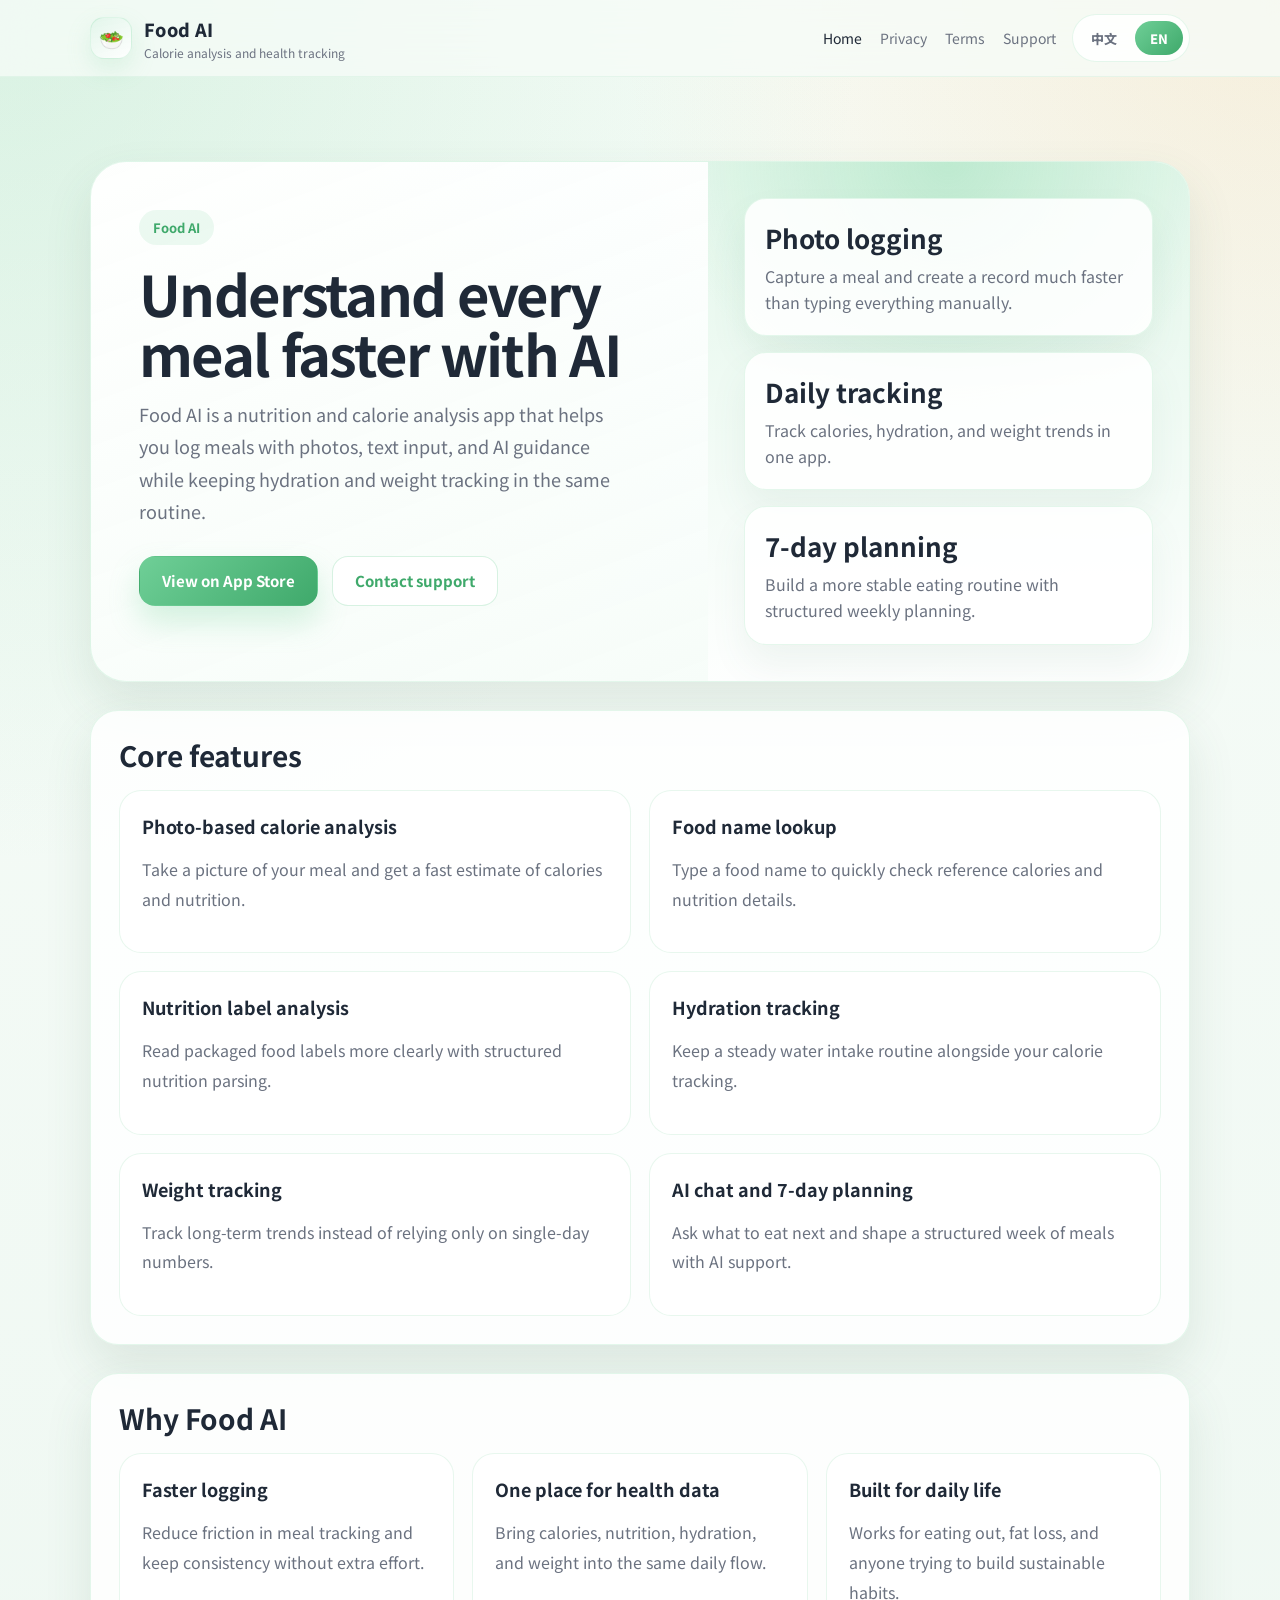
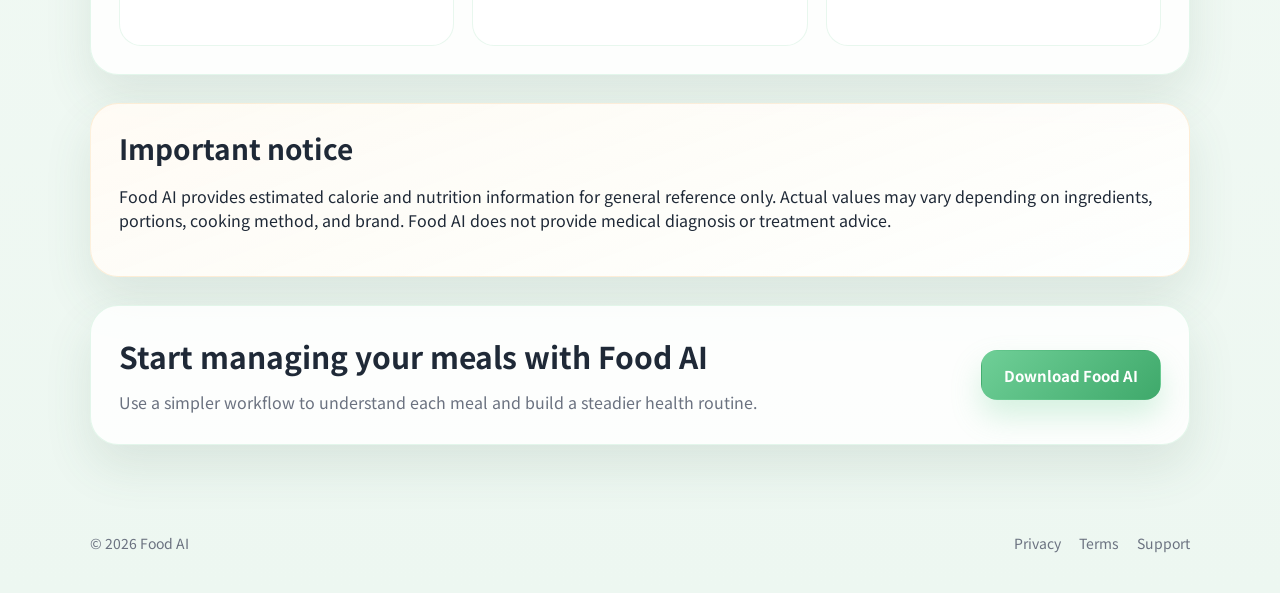
==== en/index.html @ dde874b1 "Add bilingual website skeleton for Chinese and English" ====
<!DOCTYPE html>
<html lang="en">
  <head>
    <meta charset="UTF-8" />
    <meta name="viewport" content="width=device-width, initial-scale=1.0" />
    <title>Food AI | Understand Every Meal Faster with AI</title>
    <meta
      name="description"
      content="Food AI helps you log meals, estimate calories, track hydration and weight, and build healthier routines with AI."
    />
    <link rel="preconnect" href="https://fonts.googleapis.com" />
    <link rel="preconnect" href="https://fonts.gstatic.com" crossorigin />
    <link
      href="https://fonts.googleapis.com/css2?family=Inter:wght@400;500;700;800&family=Noto+Sans+TC:wght@400;500;700;800&display=swap"
      rel="stylesheet"
    />
    <link rel="stylesheet" href="../styles.css" />
  </head>
  <body>
    <div class="site-shell">
      <header class="topbar">
        <div class="topbar-inner">
          <a class="brand" href="./index.html">
            <span class="brand-mark">🥗</span>
            <span class="brand-copy">
              <span class="brand-title">Food AI</span>
              <span class="brand-subtitle">Calorie analysis and health tracking</span>
            </span>
          </a>
          <div class="topbar-right">
            <nav class="nav">
              <a class="active" href="./index.html">Home</a>
              <a href="./privacy.html">Privacy</a>
              <a href="./terms.html">Terms</a>
              <a href="./support.html">Support</a>
            </nav>
            <div class="lang-switch" aria-label="Language switcher">
              <a href="../index.html">中文</a>
              <a class="active" href="./index.html">EN</a>
            </div>
          </div>
        </div>
      </header>

      <main class="page-main">
        <section class="section hero">
          <div class="hero-card">
            <div class="hero-copy">
              <span class="eyebrow">Food AI</span>
              <h1>Understand every meal faster with AI</h1>
              <p class="lead">
                Food AI is a nutrition and calorie analysis app that helps you log meals with photos, text input, and AI guidance while keeping hydration and weight tracking in the same routine.
              </p>
              <div class="hero-actions">
                <a class="button button-primary" href="#">View on App Store</a>
                <a class="button button-secondary" href="./support.html">Contact support</a>
              </div>
            </div>
            <div class="hero-side">
              <div class="stat-stack">
                <div class="stat-card">
                  <strong>Photo logging</strong>
                  <span>Capture a meal and create a record much faster than typing everything manually.</span>
                </div>
                <div class="stat-card">
                  <strong>Daily tracking</strong>
                  <span>Track calories, hydration, and weight trends in one app.</span>
                </div>
                <div class="stat-card">
                  <strong>7-day planning</strong>
                  <span>Build a more stable eating routine with structured weekly planning.</span>
                </div>
              </div>
            </div>
          </div>
        </section>

        <section class="section">
          <div class="section-card">
            <h2 class="section-heading">Core features</h2>
            <div class="grid grid-features">
              <article class="feature-card">
                <h3>Photo-based calorie analysis</h3>
                <p>Take a picture of your meal and get a fast estimate of calories and nutrition.</p>
              </article>
              <article class="feature-card">
                <h3>Food name lookup</h3>
                <p>Type a food name to quickly check reference calories and nutrition details.</p>
              </article>
              <article class="feature-card">
                <h3>Nutrition label analysis</h3>
                <p>Read packaged food labels more clearly with structured nutrition parsing.</p>
              </article>
              <article class="feature-card">
                <h3>Hydration tracking</h3>
                <p>Keep a steady water intake routine alongside your calorie tracking.</p>
              </article>
              <article class="feature-card">
                <h3>Weight tracking</h3>
                <p>Track long-term trends instead of relying only on single-day numbers.</p>
              </article>
              <article class="feature-card">
                <h3>AI chat and 7-day planning</h3>
                <p>Ask what to eat next and shape a structured week of meals with AI support.</p>
              </article>
            </div>
          </div>
        </section>

        <section class="section">
          <div class="section-card">
            <h2 class="section-heading">Why Food AI</h2>
            <div class="grid grid-highlights">
              <article class="highlight-card">
                <h3>Faster logging</h3>
                <p>Reduce friction in meal tracking and keep consistency without extra effort.</p>
              </article>
              <article class="highlight-card">
                <h3>One place for health data</h3>
                <p>Bring calories, nutrition, hydration, and weight into the same daily flow.</p>
              </article>
              <article class="highlight-card">
                <h3>Built for daily life</h3>
                <p>Works for eating out, fat loss, and anyone trying to build sustainable habits.</p>
              </article>
            </div>
          </div>
        </section>

        <section class="section">
          <div class="section-card note-card">
            <h2 class="section-heading">Important notice</h2>
            <p>
              Food AI provides estimated calorie and nutrition information for general reference only. Actual values may vary depending on ingredients, portions, cooking method, and brand. Food AI does not provide medical diagnosis or treatment advice.
            </p>
          </div>
        </section>

        <section class="section">
          <div class="section-card cta-card">
            <div class="cta-copy">
              <h2>Start managing your meals with Food AI</h2>
              <p>Use a simpler workflow to understand each meal and build a steadier health routine.</p>
            </div>
            <a class="button button-primary" href="#">Download Food AI</a>
          </div>
        </section>
      </main>

      <footer class="footer">
        <div class="footer-inner">
          <div>© 2026 Food AI</div>
          <div class="footer-links">
            <a href="./privacy.html">Privacy</a>
            <a href="./terms.html">Terms</a>
            <a href="./support.html">Support</a>
          </div>
        </div>
      </footer>
    </div>
  </body>
</html>
---- styles.css ----
:root {
  --bg: #f5faf7;
  --surface: rgba(255, 255, 255, 0.86);
  --surface-strong: #ffffff;
  --text: #1f2937;
  --muted: #6b7280;
  --line: rgba(111, 207, 151, 0.24);
  --primary: #6fcf97;
  --primary-deep: #3fa96b;
  --primary-soft: #dff5e7;
  --accent: #f2b35d;
  --accent-soft: #fff5e6;
  --shadow: 0 22px 48px rgba(64, 108, 85, 0.12);
  --radius-lg: 28px;
  --radius-md: 18px;
  --radius-sm: 12px;
  --max-width: 1100px;
}

* {
  box-sizing: border-box;
}

html {
  scroll-behavior: smooth;
}

body {
  margin: 0;
  color: var(--text);
  font-family: "Noto Sans TC", "PingFang TC", "Microsoft JhengHei", sans-serif;
  background:
    radial-gradient(circle at top left, rgba(111, 207, 151, 0.22), transparent 34%),
    radial-gradient(circle at top right, rgba(242, 179, 93, 0.18), transparent 26%),
    linear-gradient(180deg, #f7fcf8 0%, #edf7f1 100%);
}

a {
  color: inherit;
  text-decoration: none;
}

img {
  max-width: 100%;
}

.site-shell {
  min-height: 100vh;
}

.topbar {
  position: sticky;
  top: 0;
  z-index: 20;
  backdrop-filter: blur(18px);
  background: rgba(247, 252, 248, 0.78);
  border-bottom: 1px solid rgba(111, 207, 151, 0.12);
}

.topbar-inner,
.section,
.footer-inner {
  width: min(calc(100% - 32px), var(--max-width));
  margin: 0 auto;
}

.topbar-inner {
  display: flex;
  align-items: center;
  justify-content: space-between;
  gap: 20px;
  min-height: 76px;
}

.brand {
  display: inline-flex;
  align-items: center;
  gap: 12px;
}

.brand-mark {
  width: 42px;
  height: 42px;
  border-radius: 14px;
  display: grid;
  place-items: center;
  background:
    linear-gradient(145deg, rgba(111, 207, 151, 0.2), rgba(255, 255, 255, 0.95)),
    var(--surface-strong);
  border: 1px solid rgba(111, 207, 151, 0.2);
  box-shadow: 0 10px 24px rgba(111, 207, 151, 0.18);
  font-size: 20px;
}

.brand-copy {
  display: flex;
  flex-direction: column;
  gap: 2px;
}

.brand-title {
  font-size: 18px;
  font-weight: 800;
  letter-spacing: 0.02em;
}

.brand-subtitle {
  font-size: 12px;
  color: var(--muted);
}

.nav {
  display: flex;
  align-items: center;
  gap: 18px;
  flex-wrap: wrap;
}

.topbar-right {
  display: flex;
  align-items: center;
  gap: 16px;
  flex-wrap: wrap;
  justify-content: flex-end;
}

.nav a {
  font-size: 14px;
  color: var(--muted);
}

.nav a.active,
.nav a:hover {
  color: var(--text);
}

.lang-switch {
  display: inline-flex;
  align-items: center;
  gap: 6px;
  padding: 6px;
  border-radius: 999px;
  background: rgba(255, 255, 255, 0.86);
  border: 1px solid rgba(111, 207, 151, 0.18);
}

.lang-switch a {
  min-width: 48px;
  min-height: 34px;
  padding: 0 12px;
  border-radius: 999px;
  display: inline-flex;
  align-items: center;
  justify-content: center;
  font-size: 13px;
  font-weight: 800;
  color: var(--muted);
}

.lang-switch a.active,
.lang-switch a:hover {
  color: #fff;
  background: linear-gradient(135deg, var(--primary), var(--primary-deep));
}

.page-main {
  padding: 40px 0 64px;
}

.hero {
  padding-top: 16px;
}

.hero-card {
  display: grid;
  grid-template-columns: 1.1fr 0.9fr;
  gap: 28px;
  background: linear-gradient(160deg, rgba(255, 255, 255, 0.96), rgba(245, 252, 248, 0.88));
  border: 1px solid rgba(111, 207, 151, 0.18);
  border-radius: 36px;
  box-shadow: var(--shadow);
  overflow: hidden;
}

.hero-copy {
  padding: 48px 48px 44px;
}

.eyebrow {
  display: inline-flex;
  align-items: center;
  gap: 8px;
  padding: 8px 14px;
  border-radius: 999px;
  background: rgba(111, 207, 151, 0.12);
  color: var(--primary-deep);
  font-size: 13px;
  font-weight: 700;
}

.hero h1,
.page-title {
  margin: 18px 0 14px;
  font-size: clamp(36px, 5vw, 56px);
  line-height: 1.08;
  letter-spacing: -0.03em;
}

.hero p.lead,
.page-subtitle {
  margin: 0;
  font-size: 18px;
  line-height: 1.8;
  color: var(--muted);
}

.hero-actions {
  margin-top: 28px;
  display: flex;
  flex-wrap: wrap;
  gap: 14px;
}

.button {
  display: inline-flex;
  align-items: center;
  justify-content: center;
  gap: 8px;
  min-height: 50px;
  padding: 0 22px;
  border-radius: 16px;
  font-size: 15px;
  font-weight: 700;
  border: 1px solid transparent;
  transition: transform 0.18s ease, box-shadow 0.18s ease, border-color 0.18s ease;
}

.button:hover {
  transform: translateY(-1px);
}

.button-primary {
  color: #fff;
  background: linear-gradient(135deg, var(--primary), var(--primary-deep));
  box-shadow: 0 16px 30px rgba(111, 207, 151, 0.28);
}

.button-secondary {
  color: var(--primary-deep);
  background: rgba(255, 255, 255, 0.9);
  border-color: rgba(111, 207, 151, 0.28);
}

.button-soft {
  color: var(--text);
  background: rgba(255, 255, 255, 0.72);
  border-color: rgba(111, 207, 151, 0.18);
}

.hero-side {
  position: relative;
  min-height: 100%;
  padding: 36px;
  background:
    radial-gradient(circle at top, rgba(111, 207, 151, 0.32), transparent 48%),
    linear-gradient(180deg, rgba(225, 246, 233, 0.92), rgba(255, 255, 255, 0.8));
}

.stat-stack {
  display: grid;
  gap: 16px;
  height: 100%;
  align-content: center;
}

.stat-card {
  background: rgba(255, 255, 255, 0.88);
  border: 1px solid rgba(111, 207, 151, 0.18);
  border-radius: 22px;
  padding: 20px;
  box-shadow: 0 20px 36px rgba(79, 124, 98, 0.08);
}

.stat-card strong {
  display: block;
  font-size: 26px;
  margin-bottom: 8px;
}

.stat-card span {
  display: block;
  color: var(--muted);
  line-height: 1.6;
}

.section {
  margin-top: 28px;
}

.section-card,
.content-card,
.content-panel,
.sticky-panel,
.highlight-panel,
.summary-card,
.action-card,
.faq-panel {
  border-radius: var(--radius-lg);
  background: rgba(255, 255, 255, 0.84);
  border: 1px solid rgba(111, 207, 151, 0.18);
  box-shadow: var(--shadow);
}

.section-card,
.content-card {
  padding: 28px;
}

.section-heading {
  margin: 0 0 18px;
  font-size: 28px;
  line-height: 1.2;
}

.grid {
  display: grid;
  gap: 18px;
}

.grid-features {
  grid-template-columns: repeat(2, minmax(0, 1fr));
}

.grid-highlights {
  grid-template-columns: repeat(3, minmax(0, 1fr));
}

.feature-card,
.highlight-card {
  padding: 22px;
  background: rgba(255, 255, 255, 0.9);
  border: 1px solid rgba(111, 207, 151, 0.16);
  border-radius: 22px;
}

.feature-card h3,
.highlight-card h3 {
  margin: 0 0 10px;
  font-size: 18px;
}

.feature-card p,
.highlight-card p,
.content-card p,
.content-card li,
.content-panel p,
.content-panel li,
.highlight-panel p,
.action-card p,
.sticky-panel p,
.support-note p {
  color: var(--muted);
  line-height: 1.85;
}

.note-card {
  background: linear-gradient(160deg, rgba(255, 251, 244, 0.96), rgba(255, 255, 255, 0.88));
  border-color: rgba(242, 179, 93, 0.2);
}

.cta-card {
  display: flex;
  align-items: center;
  justify-content: space-between;
  gap: 20px;
}

.cta-copy h2 {
  margin: 0 0 10px;
  font-size: 30px;
}

.cta-copy p {
  margin: 0;
  color: var(--muted);
  line-height: 1.8;
}

.page-header {
  padding: 8px 0 6px;
}

.content-card h2,
.content-panel h2 {
  margin: 0 0 12px;
  font-size: 24px;
}

.content-card h3,
.content-panel h3 {
  margin: 22px 0 8px;
  font-size: 18px;
}

.content-card ul,
.content-card ol,
.content-panel ul,
.content-panel ol {
  margin: 0;
  padding-left: 22px;
}

.contact-list {
  display: grid;
  gap: 12px;
  margin-top: 16px;
}

.contact-item {
  padding: 18px 20px;
  border-radius: 18px;
  background: rgba(111, 207, 151, 0.08);
  border: 1px solid rgba(111, 207, 151, 0.16);
}

.faq-item + .faq-item {
  margin-top: 24px;
  padding-top: 24px;
  border-top: 1px solid rgba(111, 207, 151, 0.14);
}

.footer {
  padding: 24px 0 40px;
}

.footer-inner {
  display: flex;
  align-items: center;
  justify-content: space-between;
  gap: 18px;
  color: var(--muted);
  font-size: 14px;
}

.footer-links {
  display: flex;
  gap: 18px;
  flex-wrap: wrap;
}

.page-hero-card {
  display: grid;
  grid-template-columns: 1.15fr 0.85fr;
  gap: 22px;
  padding: 32px;
  border-radius: 34px;
  background: linear-gradient(160deg, rgba(255, 255, 255, 0.95), rgba(238, 249, 243, 0.92));
  border: 1px solid rgba(111, 207, 151, 0.18);
  box-shadow: var(--shadow);
}

.page-hero-main {
  display: flex;
  flex-direction: column;
  gap: 14px;
}

.page-hero-side {
  display: grid;
  gap: 14px;
  align-content: start;
}

.hero-meta-row {
  display: flex;
  flex-wrap: wrap;
  gap: 10px;
}

.summary-pill,
.hero-meta-pill,
.chip {
  display: inline-flex;
  align-items: center;
  gap: 8px;
  min-height: 36px;
  padding: 0 14px;
  border-radius: 999px;
  background: rgba(255, 255, 255, 0.86);
  border: 1px solid rgba(111, 207, 151, 0.16);
  color: var(--text);
  font-size: 13px;
  font-weight: 700;
}

.summary-card {
  padding: 18px 18px 16px;
}

.summary-card strong {
  display: block;
  font-size: 17px;
  margin-bottom: 8px;
}

.summary-card p {
  margin: 0;
  color: var(--muted);
  line-height: 1.65;
}

.summary-card.is-accent {
  background: linear-gradient(160deg, rgba(255, 246, 231, 0.92), rgba(255, 255, 255, 0.9));
  border-color: rgba(242, 179, 93, 0.24);
}

.summary-card.is-soft {
  background: linear-gradient(160deg, rgba(223, 245, 231, 0.74), rgba(255, 255, 255, 0.92));
}

.summary-grid {
  display: grid;
  grid-template-columns: repeat(3, minmax(0, 1fr));
  gap: 16px;
}

.legal-shell {
  display: grid;
  grid-template-columns: 300px minmax(0, 1fr);
  gap: 20px;
  align-items: start;
}

.sticky-panel {
  position: sticky;
  top: 98px;
  padding: 20px;
}

.sticky-panel h2,
.content-panel h2,
.highlight-panel h2,
.faq-panel h2 {
  margin: 0 0 10px;
  font-size: 22px;
}

.toc-list {
  display: grid;
  gap: 10px;
  margin-top: 14px;
}

.toc-list a {
  padding: 12px 14px;
  border-radius: 14px;
  background: rgba(111, 207, 151, 0.08);
  border: 1px solid rgba(111, 207, 151, 0.14);
  color: var(--muted);
  font-size: 14px;
  font-weight: 700;
}

.toc-list a:hover {
  color: var(--text);
  background: rgba(111, 207, 151, 0.14);
}

.content-stack {
  display: grid;
  gap: 18px;
}

.content-panel,
.highlight-panel,
.faq-panel {
  padding: 24px;
}

.panel-header {
  display: flex;
  align-items: center;
  justify-content: space-between;
  gap: 14px;
  margin-bottom: 16px;
}

.panel-header p,
.support-note p,
.intro-copy p {
  margin: 0;
}

.chip-row {
  display: flex;
  flex-wrap: wrap;
  gap: 10px;
}

.support-grid,
.support-actions {
  display: grid;
  gap: 18px;
}

.support-actions {
  grid-template-columns: repeat(3, minmax(0, 1fr));
}

.support-grid {
  grid-template-columns: 1.1fr 0.9fr;
}

.action-card {
  padding: 22px;
}

.action-card h3 {
  margin: 0 0 10px;
  font-size: 20px;
}

.action-card .button {
  margin-top: 16px;
}

.action-card .eyebrow {
  margin-bottom: 14px;
}

.support-note,
.warning-panel {
  padding: 24px;
  border-radius: 22px;
}

.support-note {
  background: rgba(111, 207, 151, 0.08);
  border: 1px dashed rgba(111, 207, 151, 0.28);
}

.warning-panel {
  background: linear-gradient(160deg, rgba(255, 247, 235, 0.96), rgba(255, 255, 255, 0.92));
  border: 1px solid rgba(242, 179, 93, 0.22);
}

.warning-panel h2 {
  margin: 0 0 10px;
  font-size: 22px;
}

.checklist {
  display: grid;
  gap: 12px;
  margin-top: 14px;
}

.checklist-item {
  padding: 14px 16px;
  border-radius: 16px;
  background: rgba(111, 207, 151, 0.08);
  border: 1px solid rgba(111, 207, 151, 0.12);
  color: var(--text);
  font-weight: 600;
}

.faq-accordion {
  display: grid;
  gap: 12px;
}

.faq-entry {
  border-radius: 18px;
  background: rgba(255, 255, 255, 0.86);
  border: 1px solid rgba(111, 207, 151, 0.12);
  overflow: hidden;
}

.faq-entry summary {
  list-style: none;
  cursor: pointer;
  padding: 18px 20px;
  font-size: 16px;
  font-weight: 700;
  display: flex;
  align-items: center;
  justify-content: space-between;
  gap: 16px;
}

.faq-entry summary::-webkit-details-marker {
  display: none;
}

.faq-entry summary::after {
  content: "+";
  color: var(--primary-deep);
  font-size: 24px;
  line-height: 1;
}

.faq-entry[open] summary::after {
  content: "−";
}

.faq-entry .faq-body {
  padding: 0 20px 18px;
  color: var(--muted);
  line-height: 1.85;
}

.faq-entry .faq-body p {
  margin: 0;
}

.inline-link {
  color: var(--primary-deep);
  text-decoration: underline;
  text-underline-offset: 3px;
}

@media (max-width: 900px) {
  .hero-card,
  .grid-highlights,
  .cta-card,
  .page-hero-card,
  .summary-grid,
  .support-actions,
  .support-grid,
  .legal-shell {
    grid-template-columns: 1fr;
  }

  .hero-copy,
  .hero-side {
    padding: 32px 24px;
  }

  .cta-card {
    align-items: flex-start;
  }

  .sticky-panel {
    position: static;
  }
}

@media (max-width: 720px) {
  .topbar-inner {
    min-height: 72px;
    align-items: flex-start;
    padding-top: 14px;
    padding-bottom: 14px;
    flex-direction: column;
  }

  .nav {
    gap: 14px;
  }

  .topbar-right {
    width: 100%;
    align-items: flex-start;
    justify-content: flex-start;
  }

  .grid-features {
    grid-template-columns: 1fr;
  }

  .section-card,
  .content-card,
  .content-panel,
  .highlight-panel,
  .sticky-panel,
  .page-hero-card,
  .faq-panel {
    padding: 22px;
    border-radius: 24px;
  }

  .hero h1,
  .page-title {
    font-size: 34px;
  }

  .hero p.lead,
  .page-subtitle {
    font-size: 16px;
  }

  .footer-inner {
    flex-direction: column;
    align-items: flex-start;
  }

  .panel-header {
    flex-direction: column;
    align-items: flex-start;
  }
}
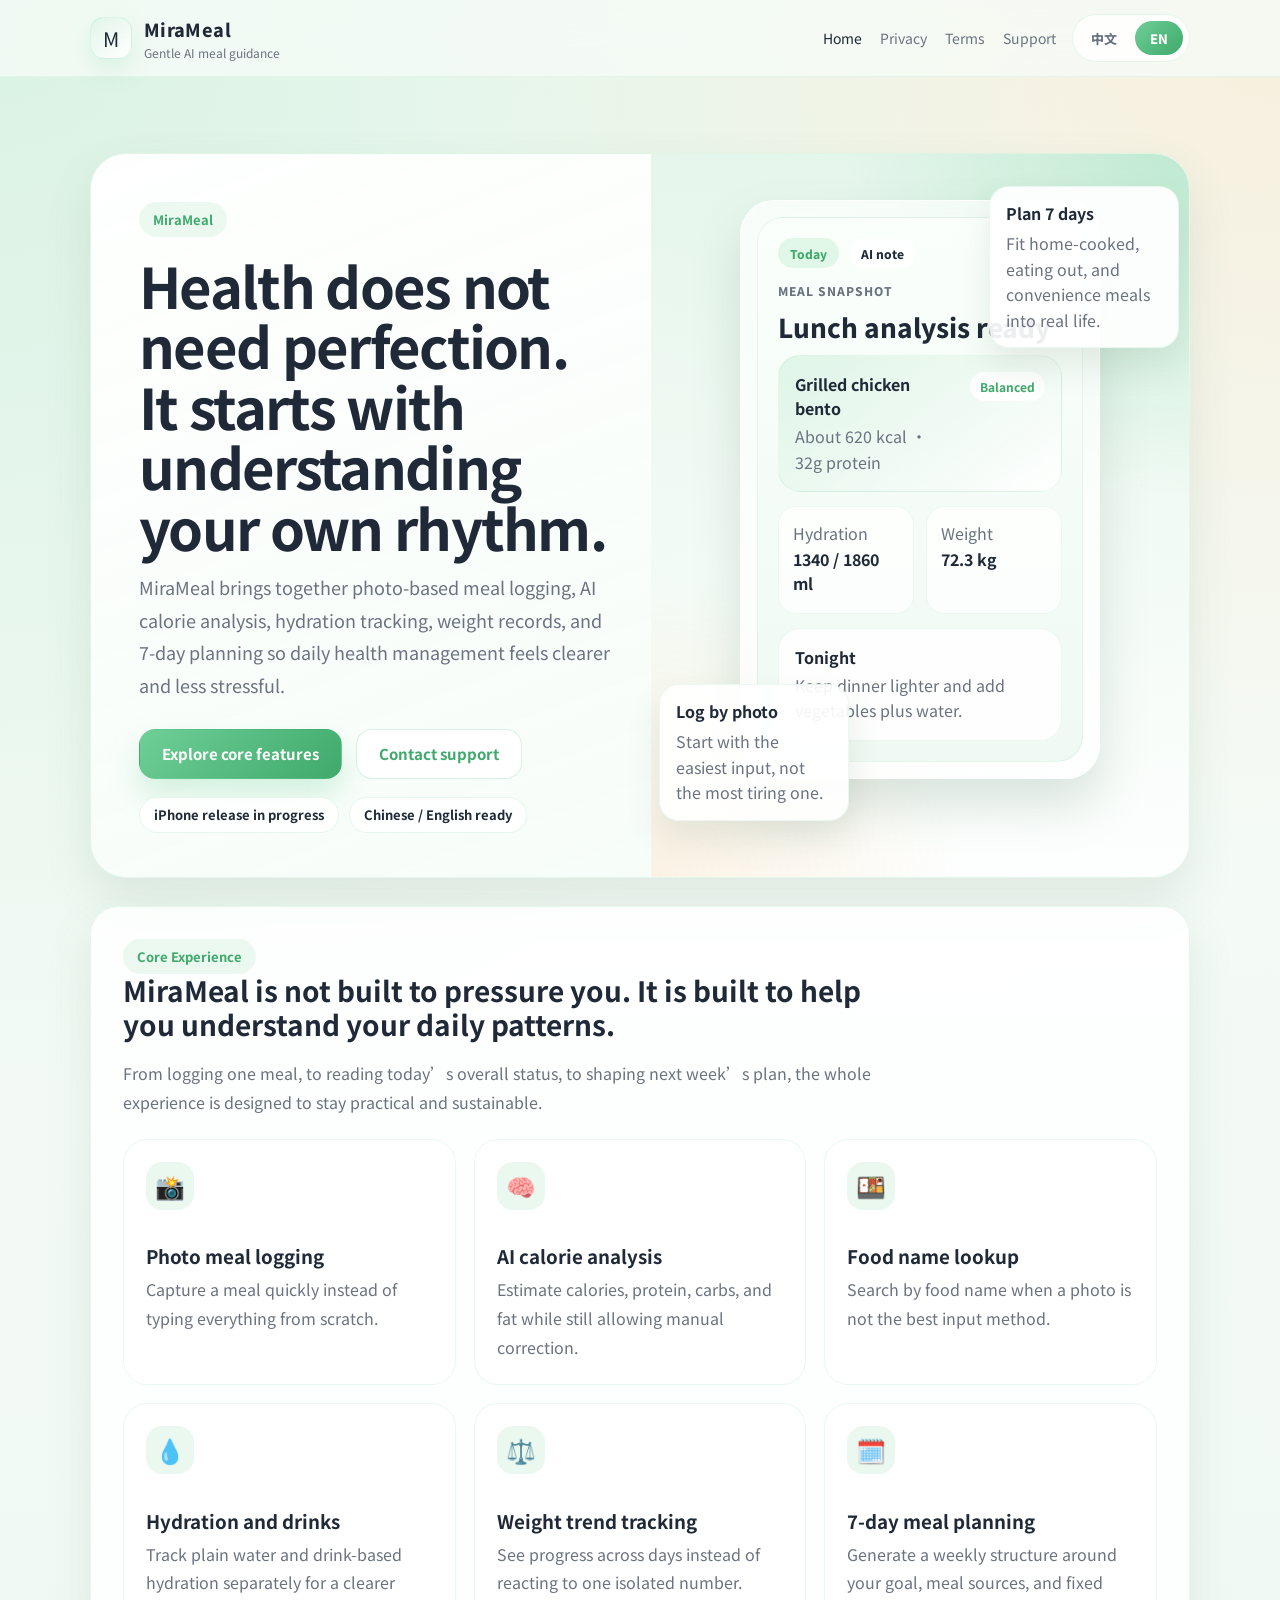
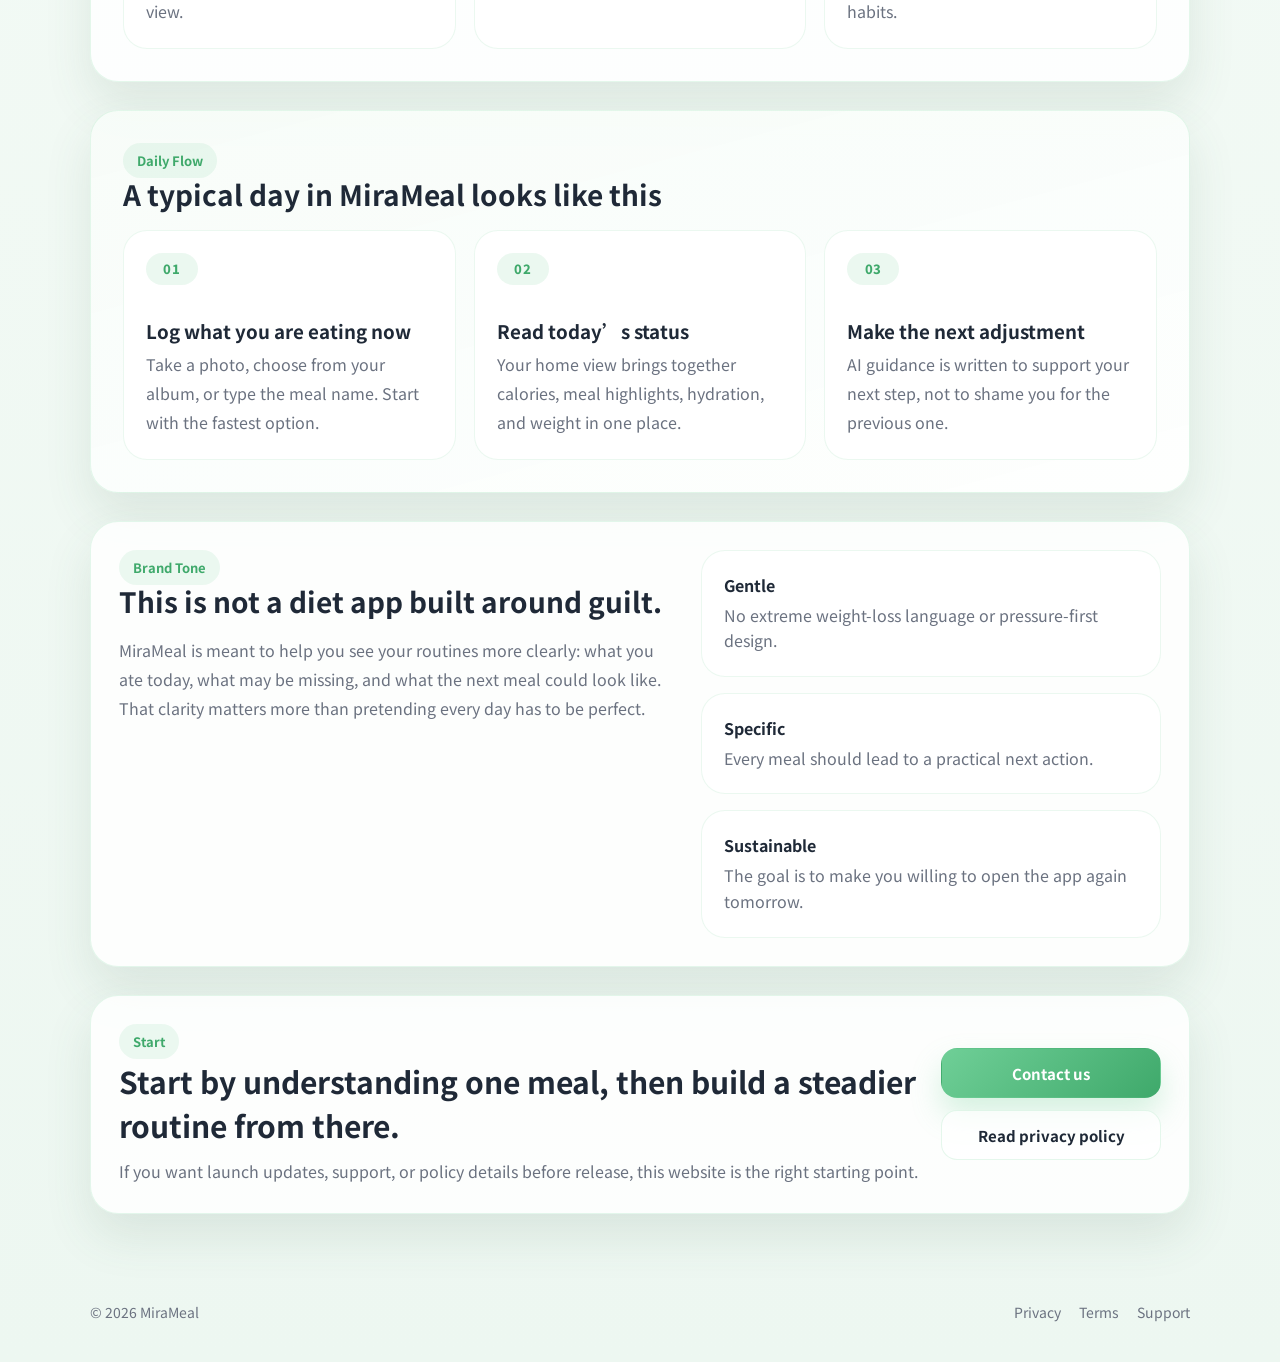
==== commit f34554c0: "Refresh MiraMeal homepage and align site branding" ====
--- a/en/index.html
+++ b/en/index.html
@@ -1,12 +1,12 @@
-<!DOCTYPE html>
+﻿<!DOCTYPE html>
 <html lang="en">
   <head>
     <meta charset="UTF-8" />
     <meta name="viewport" content="width=device-width, initial-scale=1.0" />
-    <title>Food AI | Understand Every Meal Faster with AI</title>
+    <title>MiraMeal | A gentler way to understand every meal</title>
     <meta
       name="description"
-      content="Food AI helps you log meals, estimate calories, track hydration and weight, and build healthier routines with AI."
+      content="MiraMeal combines photo-based meal logging, AI calorie analysis, hydration tracking, weight trends, and 7-day planning into one calmer daily routine."
     />
     <link rel="preconnect" href="https://fonts.googleapis.com" />
     <link rel="preconnect" href="https://fonts.gstatic.com" crossorigin />
@@ -21,10 +21,10 @@
       <header class="topbar">
         <div class="topbar-inner">
           <a class="brand" href="./index.html">
-            <span class="brand-mark">🥗</span>
+            <span class="brand-mark">M</span>
             <span class="brand-copy">
-              <span class="brand-title">Food AI</span>
-              <span class="brand-subtitle">Calorie analysis and health tracking</span>
+              <span class="brand-title">MiraMeal</span>
+              <span class="brand-subtitle">Gentle AI meal guidance</span>
             </span>
           </a>
           <div class="topbar-right">
@@ -43,113 +43,185 @@
       </header>
 
       <main class="page-main">
-        <section class="section hero">
-          <div class="hero-card">
-            <div class="hero-copy">
-              <span class="eyebrow">Food AI</span>
-              <h1>Understand every meal faster with AI</h1>
+        <section class="section hero hero-home">
+          <div class="hero-card hero-card-home">
+            <div class="hero-copy hero-copy-home">
+              <span class="eyebrow">MiraMeal</span>
+              <h1>Health does not need perfection. It starts with understanding your own rhythm.</h1>
               <p class="lead">
-                Food AI is a nutrition and calorie analysis app that helps you log meals with photos, text input, and AI guidance while keeping hydration and weight tracking in the same routine.
+                MiraMeal brings together photo-based meal logging, AI calorie analysis, hydration tracking, weight records, and 7-day planning so daily health management feels clearer and less stressful.
               </p>
               <div class="hero-actions">
-                <a class="button button-primary" href="#">View on App Store</a>
+                <a class="button button-primary" href="#overview">Explore core features</a>
                 <a class="button button-secondary" href="./support.html">Contact support</a>
               </div>
-            </div>
-            <div class="hero-side">
-              <div class="stat-stack">
-                <div class="stat-card">
-                  <strong>Photo logging</strong>
-                  <span>Capture a meal and create a record much faster than typing everything manually.</span>
+              <div class="hero-inline-note">
+                <span class="summary-pill">iPhone release in progress</span>
+                <span class="summary-pill">Chinese / English ready</span>
+              </div>
+            </div>
+            <div class="hero-visual">
+              <div class="device-mockup">
+                <div class="device-screen">
+                  <div class="screen-badge-row">
+                    <span class="screen-badge">Today</span>
+                    <span class="screen-badge is-soft">AI note</span>
+                  </div>
+                  <div class="screen-kicker">Meal snapshot</div>
+                  <div class="screen-title">Lunch analysis ready</div>
+                  <div class="screen-card is-primary">
+                    <div>
+                      <strong>Grilled chicken bento</strong>
+                      <span>About 620 kcal · 32g protein</span>
+                    </div>
+                    <b>Balanced</b>
+                  </div>
+                  <div class="screen-grid">
+                    <div class="screen-mini-card">
+                      <span>Hydration</span>
+                      <strong>1340 / 1860 ml</strong>
+                    </div>
+                    <div class="screen-mini-card">
+                      <span>Weight</span>
+                      <strong>72.3 kg</strong>
+                    </div>
+                  </div>
+                  <div class="screen-card">
+                    <div>
+                      <strong>Tonight</strong>
+                      <span>Keep dinner lighter and add vegetables plus water.</span>
+                    </div>
+                  </div>
                 </div>
-                <div class="stat-card">
-                  <strong>Daily tracking</strong>
-                  <span>Track calories, hydration, and weight trends in one app.</span>
-                </div>
-                <div class="stat-card">
-                  <strong>7-day planning</strong>
-                  <span>Build a more stable eating routine with structured weekly planning.</span>
-                </div>
-              </div>
+              </div>
+              <div class="floating-note floating-note-left">
+                <strong>Log by photo</strong>
+                <span>Start with the easiest input, not the most tiring one.</span>
+              </div>
+              <div class="floating-note floating-note-right">
+                <strong>Plan 7 days</strong>
+                <span>Fit home-cooked, eating out, and convenience meals into real life.</span>
+              </div>
+            </div>
+          </div>
+        </section>
+
+        <section class="section" id="overview">
+          <div class="section-card section-card-home">
+            <div class="section-intro">
+              <span class="eyebrow">Core Experience</span>
+              <h2 class="section-heading">MiraMeal is not built to pressure you. It is built to help you understand your daily patterns.</h2>
+              <p>
+                From logging one meal, to reading today’s overall status, to shaping next week’s plan, the whole experience is designed to stay practical and sustainable.
+              </p>
+            </div>
+            <div class="home-feature-grid">
+              <article class="home-feature-card">
+                <span class="home-feature-icon">📸</span>
+                <h3>Photo meal logging</h3>
+                <p>Capture a meal quickly instead of typing everything from scratch.</p>
+              </article>
+              <article class="home-feature-card">
+                <span class="home-feature-icon">🧠</span>
+                <h3>AI calorie analysis</h3>
+                <p>Estimate calories, protein, carbs, and fat while still allowing manual correction.</p>
+              </article>
+              <article class="home-feature-card">
+                <span class="home-feature-icon">🍱</span>
+                <h3>Food name lookup</h3>
+                <p>Search by food name when a photo is not the best input method.</p>
+              </article>
+              <article class="home-feature-card">
+                <span class="home-feature-icon">💧</span>
+                <h3>Hydration and drinks</h3>
+                <p>Track plain water and drink-based hydration separately for a clearer view.</p>
+              </article>
+              <article class="home-feature-card">
+                <span class="home-feature-icon">⚖️</span>
+                <h3>Weight trend tracking</h3>
+                <p>See progress across days instead of reacting to one isolated number.</p>
+              </article>
+              <article class="home-feature-card">
+                <span class="home-feature-icon">🗓️</span>
+                <h3>7-day meal planning</h3>
+                <p>Generate a weekly structure around your goal, meal sources, and fixed habits.</p>
+              </article>
             </div>
           </div>
         </section>
 
         <section class="section">
-          <div class="section-card">
-            <h2 class="section-heading">Core features</h2>
-            <div class="grid grid-features">
-              <article class="feature-card">
-                <h3>Photo-based calorie analysis</h3>
-                <p>Take a picture of your meal and get a fast estimate of calories and nutrition.</p>
-              </article>
-              <article class="feature-card">
-                <h3>Food name lookup</h3>
-                <p>Type a food name to quickly check reference calories and nutrition details.</p>
-              </article>
-              <article class="feature-card">
-                <h3>Nutrition label analysis</h3>
-                <p>Read packaged food labels more clearly with structured nutrition parsing.</p>
-              </article>
-              <article class="feature-card">
-                <h3>Hydration tracking</h3>
-                <p>Keep a steady water intake routine alongside your calorie tracking.</p>
-              </article>
-              <article class="feature-card">
-                <h3>Weight tracking</h3>
-                <p>Track long-term trends instead of relying only on single-day numbers.</p>
-              </article>
-              <article class="feature-card">
-                <h3>AI chat and 7-day planning</h3>
-                <p>Ask what to eat next and shape a structured week of meals with AI support.</p>
+          <div class="section-card section-card-home is-soft-surface">
+            <div class="section-intro compact">
+              <span class="eyebrow">Daily Flow</span>
+              <h2 class="section-heading">A typical day in MiraMeal looks like this</h2>
+            </div>
+            <div class="home-steps-grid">
+              <article class="home-step-card">
+                <span class="home-step-number">01</span>
+                <h3>Log what you are eating now</h3>
+                <p>Take a photo, choose from your album, or type the meal name. Start with the fastest option.</p>
+              </article>
+              <article class="home-step-card">
+                <span class="home-step-number">02</span>
+                <h3>Read today’s status</h3>
+                <p>Your home view brings together calories, meal highlights, hydration, and weight in one place.</p>
+              </article>
+              <article class="home-step-card">
+                <span class="home-step-number">03</span>
+                <h3>Make the next adjustment</h3>
+                <p>AI guidance is written to support your next step, not to shame you for the previous one.</p>
               </article>
             </div>
           </div>
         </section>
 
         <section class="section">
-          <div class="section-card">
-            <h2 class="section-heading">Why Food AI</h2>
-            <div class="grid grid-highlights">
-              <article class="highlight-card">
-                <h3>Faster logging</h3>
-                <p>Reduce friction in meal tracking and keep consistency without extra effort.</p>
-              </article>
-              <article class="highlight-card">
-                <h3>One place for health data</h3>
-                <p>Bring calories, nutrition, hydration, and weight into the same daily flow.</p>
-              </article>
-              <article class="highlight-card">
-                <h3>Built for daily life</h3>
-                <p>Works for eating out, fat loss, and anyone trying to build sustainable habits.</p>
-              </article>
+          <div class="section-card home-ethos-card">
+            <div class="home-ethos-copy">
+              <span class="eyebrow">Brand Tone</span>
+              <h2 class="section-heading">This is not a diet app built around guilt.</h2>
+              <p>
+                MiraMeal is meant to help you see your routines more clearly: what you ate today, what may be missing, and what the next meal could look like. That clarity matters more than pretending every day has to be perfect.
+              </p>
+            </div>
+            <div class="ethos-points">
+              <div class="ethos-point">
+                <strong>Gentle</strong>
+                <span>No extreme weight-loss language or pressure-first design.</span>
+              </div>
+              <div class="ethos-point">
+                <strong>Specific</strong>
+                <span>Every meal should lead to a practical next action.</span>
+              </div>
+              <div class="ethos-point">
+                <strong>Sustainable</strong>
+                <span>The goal is to make you willing to open the app again tomorrow.</span>
+              </div>
             </div>
           </div>
         </section>
 
         <section class="section">
-          <div class="section-card note-card">
-            <h2 class="section-heading">Important notice</h2>
-            <p>
-              Food AI provides estimated calorie and nutrition information for general reference only. Actual values may vary depending on ingredients, portions, cooking method, and brand. Food AI does not provide medical diagnosis or treatment advice.
-            </p>
-          </div>
-        </section>
-
-        <section class="section">
-          <div class="section-card cta-card">
+          <div class="section-card cta-card cta-card-home">
             <div class="cta-copy">
-              <h2>Start managing your meals with Food AI</h2>
-              <p>Use a simpler workflow to understand each meal and build a steadier health routine.</p>
-            </div>
-            <a class="button button-primary" href="#">Download Food AI</a>
+              <span class="eyebrow">Start</span>
+              <h2>Start by understanding one meal, then build a steadier routine from there.</h2>
+              <p>
+                If you want launch updates, support, or policy details before release, this website is the right starting point.
+              </p>
+            </div>
+            <div class="cta-actions-stack">
+              <a class="button button-primary" href="./support.html">Contact us</a>
+              <a class="button button-soft" href="./privacy.html">Read privacy policy</a>
+            </div>
           </div>
         </section>
       </main>
 
       <footer class="footer">
         <div class="footer-inner">
-          <div>© 2026 Food AI</div>
+          <div>© 2026 MiraMeal</div>
           <div class="footer-links">
             <a href="./privacy.html">Privacy</a>
             <a href="./terms.html">Terms</a>
@@ -160,3 +232,5 @@
     </div>
   </body>
 </html>
+
+
--- a/styles.css
+++ b/styles.css
@@ -799,3 +799,317 @@
     align-items: flex-start;
   }
 }
+
+.hero-home {
+  padding-top: 8px;
+}
+
+.hero-card-home {
+  grid-template-columns: 1.02fr 0.98fr;
+  gap: 0;
+}
+
+.hero-copy-home {
+  padding-right: 36px;
+}
+
+.hero-inline-note {
+  margin-top: 18px;
+  display: flex;
+  flex-wrap: wrap;
+  gap: 10px;
+}
+
+.hero-visual {
+  position: relative;
+  min-height: 100%;
+  padding: 38px 36px 42px;
+  background:
+    radial-gradient(circle at top right, rgba(111, 207, 151, 0.32), transparent 38%),
+    radial-gradient(circle at bottom left, rgba(242, 179, 93, 0.16), transparent 34%),
+    linear-gradient(180deg, rgba(227, 245, 234, 0.92), rgba(255, 255, 255, 0.82));
+}
+
+.device-mockup {
+  position: relative;
+  width: min(100%, 360px);
+  margin: 8px auto 0;
+  padding: 16px;
+  border-radius: 34px;
+  background: rgba(255, 255, 255, 0.68);
+  border: 1px solid rgba(255, 255, 255, 0.78);
+  box-shadow: 0 26px 50px rgba(65, 110, 87, 0.18);
+  backdrop-filter: blur(20px);
+}
+
+.device-screen {
+  display: grid;
+  gap: 14px;
+  padding: 20px;
+  border-radius: 26px;
+  background: linear-gradient(180deg, rgba(250, 255, 251, 0.96), rgba(239, 249, 243, 0.96));
+  border: 1px solid rgba(111, 207, 151, 0.14);
+}
+
+.screen-badge-row {
+  display: flex;
+  gap: 10px;
+  flex-wrap: wrap;
+}
+
+.screen-badge {
+  display: inline-flex;
+  align-items: center;
+  min-height: 30px;
+  padding: 0 12px;
+  border-radius: 999px;
+  background: rgba(111, 207, 151, 0.18);
+  color: var(--primary-deep);
+  font-size: 12px;
+  font-weight: 800;
+}
+
+.screen-badge.is-soft {
+  background: rgba(255, 255, 255, 0.82);
+  color: var(--text);
+}
+
+.screen-kicker {
+  font-size: 12px;
+  font-weight: 800;
+  letter-spacing: 0.08em;
+  text-transform: uppercase;
+  color: var(--muted);
+}
+
+.screen-title {
+  font-size: 26px;
+  font-weight: 800;
+  line-height: 1.08;
+}
+
+.screen-card {
+  display: flex;
+  align-items: flex-start;
+  justify-content: space-between;
+  gap: 14px;
+  padding: 16px;
+  border-radius: 22px;
+  background: rgba(255, 255, 255, 0.86);
+  border: 1px solid rgba(111, 207, 151, 0.12);
+}
+
+.screen-card.is-primary {
+  background: linear-gradient(145deg, rgba(111, 207, 151, 0.18), rgba(255, 255, 255, 0.96));
+}
+
+.screen-card strong,
+.screen-mini-card strong {
+  display: block;
+  font-size: 16px;
+  margin-bottom: 4px;
+}
+
+.screen-card span,
+.screen-mini-card span,
+.floating-note span,
+.ethos-point span {
+  display: block;
+  color: var(--muted);
+  line-height: 1.6;
+}
+
+.screen-card b {
+  flex: 0 0 auto;
+  padding: 6px 10px;
+  border-radius: 999px;
+  background: rgba(255, 255, 255, 0.86);
+  color: var(--primary-deep);
+  font-size: 12px;
+}
+
+.screen-grid {
+  display: grid;
+  grid-template-columns: repeat(2, minmax(0, 1fr));
+  gap: 12px;
+}
+
+.screen-mini-card {
+  padding: 14px;
+  border-radius: 18px;
+  background: rgba(255, 255, 255, 0.74);
+  border: 1px solid rgba(111, 207, 151, 0.12);
+}
+
+.floating-note {
+  position: absolute;
+  max-width: 190px;
+  padding: 14px 16px;
+  border-radius: 20px;
+  background: rgba(255, 255, 255, 0.92);
+  border: 1px solid rgba(111, 207, 151, 0.14);
+  box-shadow: 0 18px 34px rgba(70, 104, 86, 0.12);
+}
+
+.floating-note strong,
+.home-feature-card h3,
+.home-step-card h3,
+.ethos-point strong {
+  display: block;
+  margin-bottom: 6px;
+}
+
+.floating-note-left {
+  left: 8px;
+  bottom: 56px;
+}
+
+.floating-note-right {
+  right: 10px;
+  top: 32px;
+}
+
+.section-card-home {
+  padding: 32px;
+}
+
+.section-card-home.is-soft-surface {
+  background: linear-gradient(165deg, rgba(247, 252, 248, 0.94), rgba(255, 255, 255, 0.92));
+}
+
+.section-intro {
+  max-width: 760px;
+  margin-bottom: 22px;
+}
+
+.section-intro.compact {
+  margin-bottom: 18px;
+}
+
+.section-intro p,
+.home-feature-card p,
+.home-step-card p,
+.home-ethos-copy p {
+  margin: 0;
+  color: var(--muted);
+  line-height: 1.8;
+}
+
+.home-feature-grid {
+  display: grid;
+  grid-template-columns: repeat(3, minmax(0, 1fr));
+  gap: 18px;
+}
+
+.home-feature-card,
+.home-step-card,
+.ethos-point {
+  padding: 22px;
+  border-radius: 24px;
+  background: rgba(255, 255, 255, 0.88);
+  border: 1px solid rgba(111, 207, 151, 0.14);
+}
+
+.home-feature-icon {
+  display: inline-grid;
+  place-items: center;
+  width: 48px;
+  height: 48px;
+  margin-bottom: 14px;
+  border-radius: 16px;
+  background: rgba(111, 207, 151, 0.14);
+  font-size: 24px;
+}
+
+.home-steps-grid {
+  display: grid;
+  grid-template-columns: repeat(3, minmax(0, 1fr));
+  gap: 18px;
+}
+
+.home-step-number {
+  display: inline-flex;
+  align-items: center;
+  justify-content: center;
+  width: 52px;
+  height: 32px;
+  margin-bottom: 14px;
+  border-radius: 999px;
+  background: rgba(111, 207, 151, 0.14);
+  color: var(--primary-deep);
+  font-size: 13px;
+  font-weight: 800;
+  letter-spacing: 0.04em;
+}
+
+.home-ethos-card {
+  display: grid;
+  grid-template-columns: 1.1fr 0.9fr;
+  gap: 20px;
+  align-items: start;
+}
+
+.ethos-points {
+  display: grid;
+  gap: 16px;
+}
+
+.cta-card-home {
+  align-items: center;
+}
+
+.cta-actions-stack {
+  display: grid;
+  gap: 12px;
+  min-width: 220px;
+}
+
+@media (max-width: 900px) {
+  .hero-card-home,
+  .home-feature-grid,
+  .home-steps-grid,
+  .home-ethos-card {
+    grid-template-columns: 1fr;
+  }
+
+  .hero-copy-home {
+    padding-right: 24px;
+  }
+
+  .hero-visual {
+    padding-top: 12px;
+  }
+
+  .floating-note {
+    position: static;
+    max-width: none;
+    margin-top: 14px;
+  }
+}
+
+@media (max-width: 720px) {
+  .section-card-home,
+  .hero-visual {
+    padding: 22px;
+  }
+
+  .hero-copy-home {
+    padding-right: 0;
+  }
+
+  .device-screen {
+    padding: 16px;
+  }
+
+  .screen-title {
+    font-size: 22px;
+  }
+
+  .screen-grid {
+    grid-template-columns: 1fr;
+  }
+
+  .cta-actions-stack {
+    width: 100%;
+  }
+}
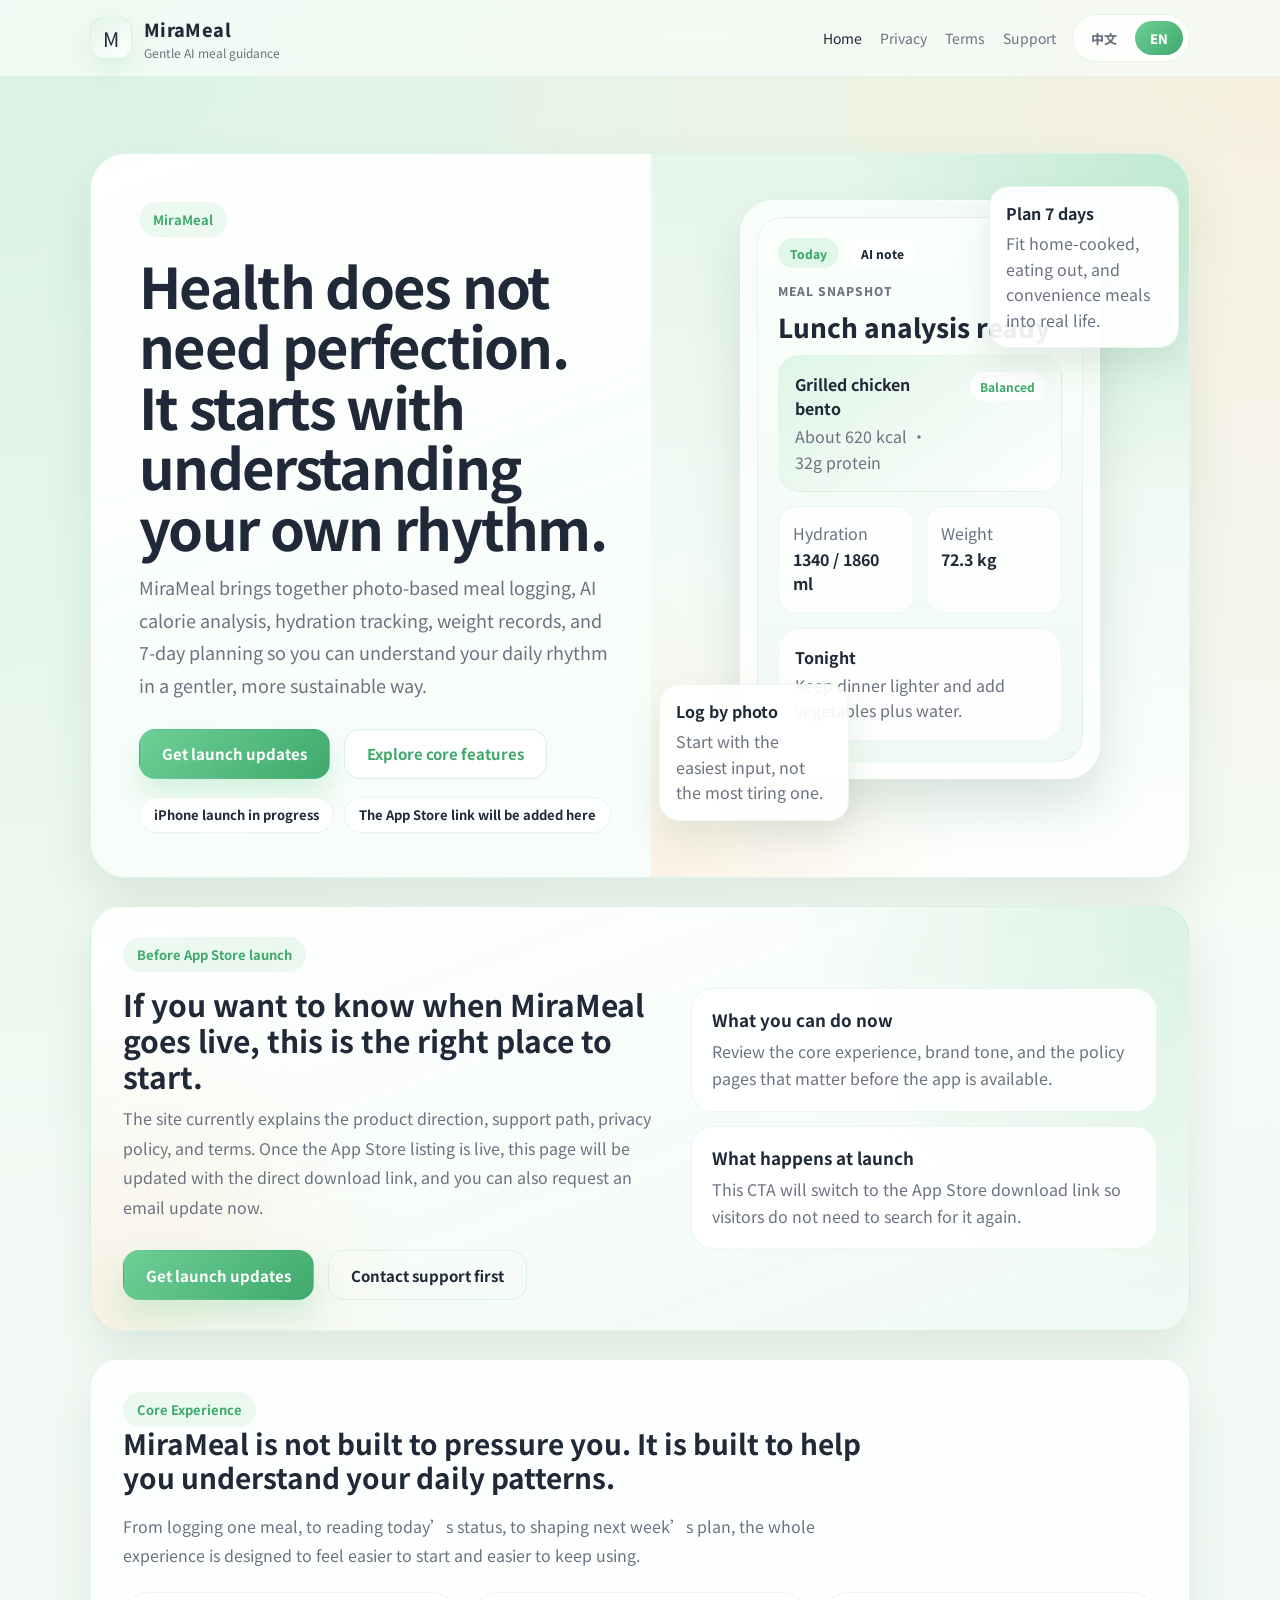
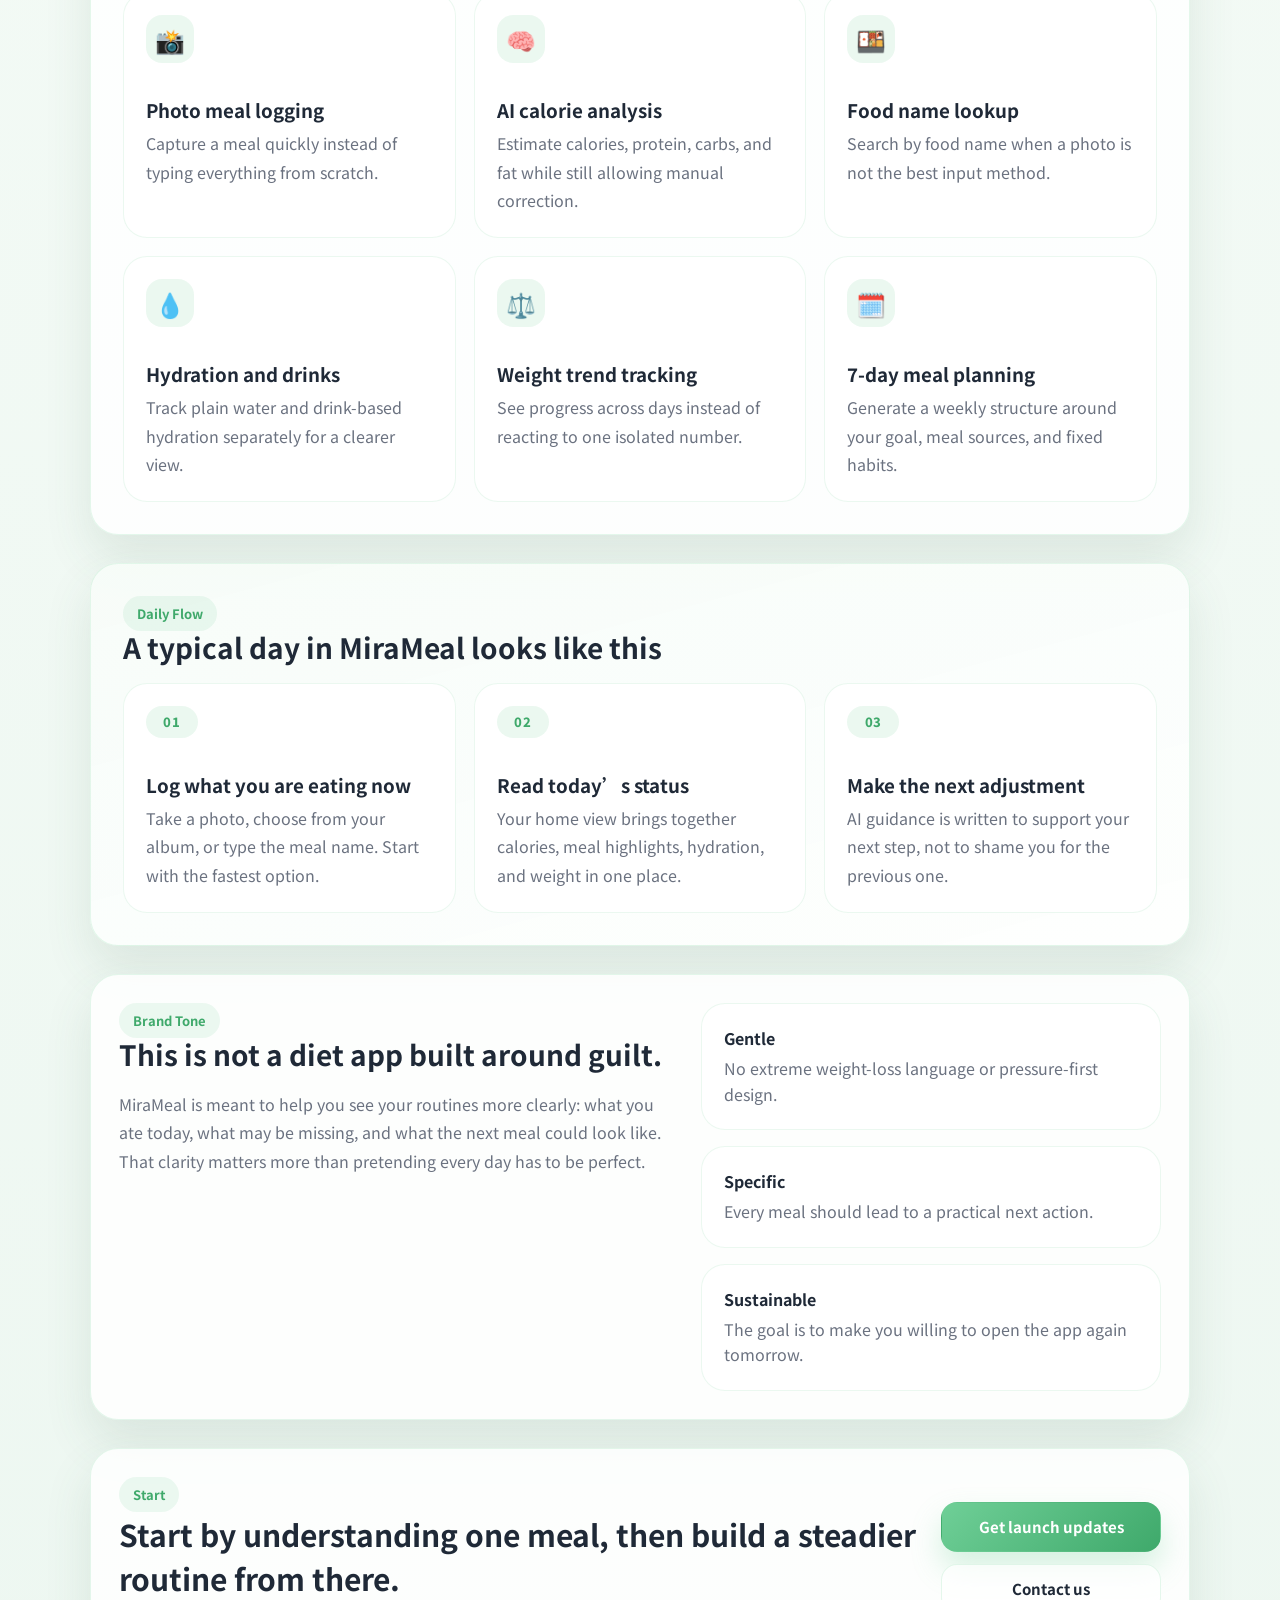
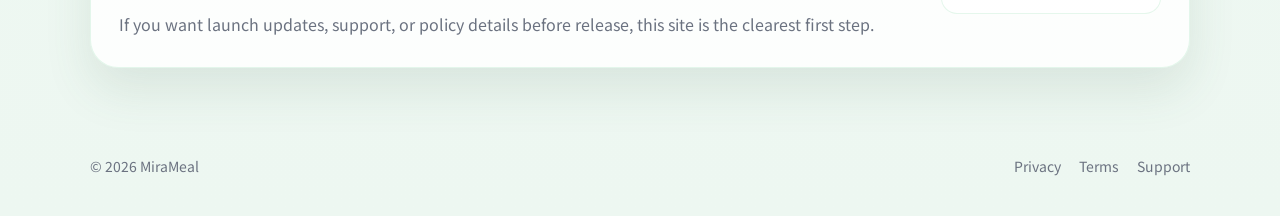
==== commit e6b3d850: "Polish site legal pages and add prelaunch App Store CTA" ====
--- a/en/index.html
+++ b/en/index.html
@@ -49,15 +49,15 @@
               <span class="eyebrow">MiraMeal</span>
               <h1>Health does not need perfection. It starts with understanding your own rhythm.</h1>
               <p class="lead">
-                MiraMeal brings together photo-based meal logging, AI calorie analysis, hydration tracking, weight records, and 7-day planning so daily health management feels clearer and less stressful.
+                MiraMeal brings together photo-based meal logging, AI calorie analysis, hydration tracking, weight records, and 7-day planning so you can understand your daily rhythm in a gentler, more sustainable way.
               </p>
               <div class="hero-actions">
-                <a class="button button-primary" href="#overview">Explore core features</a>
-                <a class="button button-secondary" href="./support.html">Contact support</a>
+                <a class="button button-primary" href="mailto:foodie.eye.2025@gmail.com?subject=MiraMeal%20App%20Store%20launch%20updates&body=Hello%2C%20I%20would%20like%20to%20receive%20an%20update%20when%20MiraMeal%20goes%20live%20on%20the%20App%20Store.">Get launch updates</a>
+                <a class="button button-secondary" href="#overview">Explore core features</a>
               </div>
               <div class="hero-inline-note">
-                <span class="summary-pill">iPhone release in progress</span>
-                <span class="summary-pill">Chinese / English ready</span>
+                <span class="summary-pill">iPhone launch in progress</span>
+                <span class="summary-pill">The App Store link will be added here</span>
               </div>
             </div>
             <div class="hero-visual">
@@ -106,13 +106,39 @@
           </div>
         </section>
 
+        <section class="section">
+          <div class="launch-band">
+            <div class="launch-copy">
+              <span class="eyebrow">Before App Store launch</span>
+              <h2>If you want to know when MiraMeal goes live, this is the right place to start.</h2>
+              <p>
+                The site currently explains the product direction, support path, privacy policy, and terms. Once the App Store listing is live, this page will be updated with the direct download link, and you can also request an email update now.
+              </p>
+              <div class="hero-actions">
+                <a class="button button-primary" href="mailto:foodie.eye.2025@gmail.com?subject=MiraMeal%20App%20Store%20launch%20updates&body=Hello%2C%20I%20would%20like%20to%20receive%20an%20update%20when%20MiraMeal%20goes%20live%20on%20the%20App%20Store.">Get launch updates</a>
+                <a class="button button-ghost" href="./support.html">Contact support first</a>
+              </div>
+            </div>
+            <div class="launch-points">
+              <div class="launch-point">
+                <strong>What you can do now</strong>
+                <span>Review the core experience, brand tone, and the policy pages that matter before the app is available.</span>
+              </div>
+              <div class="launch-point">
+                <strong>What happens at launch</strong>
+                <span>This CTA will switch to the App Store download link so visitors do not need to search for it again.</span>
+              </div>
+            </div>
+          </div>
+        </section>
+
         <section class="section" id="overview">
           <div class="section-card section-card-home">
             <div class="section-intro">
               <span class="eyebrow">Core Experience</span>
               <h2 class="section-heading">MiraMeal is not built to pressure you. It is built to help you understand your daily patterns.</h2>
               <p>
-                From logging one meal, to reading today’s overall status, to shaping next week’s plan, the whole experience is designed to stay practical and sustainable.
+                From logging one meal, to reading today’s status, to shaping next week’s plan, the whole experience is designed to feel easier to start and easier to keep using.
               </p>
             </div>
             <div class="home-feature-grid">
@@ -208,12 +234,12 @@
               <span class="eyebrow">Start</span>
               <h2>Start by understanding one meal, then build a steadier routine from there.</h2>
               <p>
-                If you want launch updates, support, or policy details before release, this website is the right starting point.
+                If you want launch updates, support, or policy details before release, this site is the clearest first step.
               </p>
             </div>
             <div class="cta-actions-stack">
-              <a class="button button-primary" href="./support.html">Contact us</a>
-              <a class="button button-soft" href="./privacy.html">Read privacy policy</a>
+              <a class="button button-primary" href="mailto:foodie.eye.2025@gmail.com?subject=MiraMeal%20App%20Store%20launch%20updates&body=Hello%2C%20I%20would%20like%20to%20receive%20an%20update%20when%20MiraMeal%20goes%20live%20on%20the%20App%20Store.">Get launch updates</a>
+              <a class="button button-soft" href="./support.html">Contact us</a>
             </div>
           </div>
         </section>
--- a/styles.css
+++ b/styles.css
@@ -1,4 +1,4 @@
-:root {
+﻿:root {
   --bg: #f5faf7;
   --surface: rgba(255, 255, 255, 0.86);
   --surface-strong: #ffffff;
@@ -257,6 +257,12 @@
   border-color: rgba(111, 207, 151, 0.18);
 }
 
+.button-ghost {
+  color: var(--text);
+  background: transparent;
+  border-color: rgba(111, 207, 151, 0.2);
+}
+
 .hero-side {
   position: relative;
   min-height: 100%;
@@ -449,6 +455,7 @@
 }
 
 .page-hero-card {
+  position: relative;
   display: grid;
   grid-template-columns: 1.15fr 0.85fr;
   gap: 22px;
@@ -457,6 +464,7 @@
   background: linear-gradient(160deg, rgba(255, 255, 255, 0.95), rgba(238, 249, 243, 0.92));
   border: 1px solid rgba(111, 207, 151, 0.18);
   box-shadow: var(--shadow);
+  overflow: hidden;
 }
 
 .page-hero-main {
@@ -535,6 +543,7 @@
   position: sticky;
   top: 98px;
   padding: 20px;
+  background: linear-gradient(180deg, rgba(251, 255, 252, 0.96), rgba(238, 249, 243, 0.9));
 }
 
 .sticky-panel h2,
@@ -604,7 +613,7 @@
 }
 
 .support-actions {
-  grid-template-columns: repeat(3, minmax(0, 1fr));
+  grid-template-columns: repeat(2, minmax(0, 1fr));
 }
 
 .support-grid {
@@ -613,6 +622,21 @@
 
 .action-card {
   padding: 22px;
+  transition: transform 0.18s ease, box-shadow 0.18s ease, border-color 0.18s ease;
+}
+
+.action-card:hover {
+  transform: translateY(-2px);
+  box-shadow: 0 24px 44px rgba(64, 108, 85, 0.14);
+}
+
+.action-card.is-accent {
+  background: linear-gradient(160deg, rgba(255, 247, 235, 0.96), rgba(255, 255, 255, 0.94));
+  border-color: rgba(242, 179, 93, 0.24);
+}
+
+.action-card.is-soft {
+  background: linear-gradient(160deg, rgba(223, 245, 231, 0.76), rgba(255, 255, 255, 0.94));
 }
 
 .action-card h3 {
@@ -717,6 +741,68 @@
   color: var(--primary-deep);
   text-decoration: underline;
   text-underline-offset: 3px;
+}
+
+.launch-band {
+  display: grid;
+  grid-template-columns: 1.08fr 0.92fr;
+  gap: 20px;
+  align-items: center;
+  padding: 30px 32px;
+  border-radius: 32px;
+  background:
+    radial-gradient(circle at top right, rgba(111, 207, 151, 0.22), transparent 34%),
+    radial-gradient(circle at bottom left, rgba(242, 179, 93, 0.14), transparent 28%),
+    linear-gradient(160deg, rgba(255, 255, 255, 0.96), rgba(239, 249, 243, 0.92));
+  border: 1px solid rgba(111, 207, 151, 0.18);
+  box-shadow: var(--shadow);
+}
+
+.launch-copy h2 {
+  margin: 14px 0 10px;
+  font-size: 30px;
+  line-height: 1.2;
+}
+
+.launch-copy p {
+  margin: 0;
+  color: var(--muted);
+  line-height: 1.85;
+}
+
+.launch-points {
+  display: grid;
+  gap: 14px;
+}
+
+.launch-point {
+  display: block;
+  padding: 18px 20px;
+  border-radius: 22px;
+  background: rgba(255, 255, 255, 0.86);
+  border: 1px solid rgba(111, 207, 151, 0.14);
+}
+
+.launch-point strong {
+  display: block;
+  margin-bottom: 6px;
+  font-size: 17px;
+}
+
+.launch-point span {
+  display: block;
+  color: var(--muted);
+  line-height: 1.7;
+}
+
+a.launch-point {
+  transition: transform 0.18s ease, box-shadow 0.18s ease, border-color 0.18s ease;
+}
+
+a.launch-point:hover {
+  transform: translateY(-2px);
+  box-shadow: 0 20px 38px rgba(64, 108, 85, 0.12);
+  border-color: rgba(111, 207, 151, 0.26);
 }
 
 @media (max-width: 900px) {
@@ -727,7 +813,8 @@
   .summary-grid,
   .support-actions,
   .support-grid,
-  .legal-shell {
+  .legal-shell,
+  .launch-band {
     grid-template-columns: 1fr;
   }
 
@@ -1113,3 +1200,4 @@
     width: 100%;
   }
 }
+
